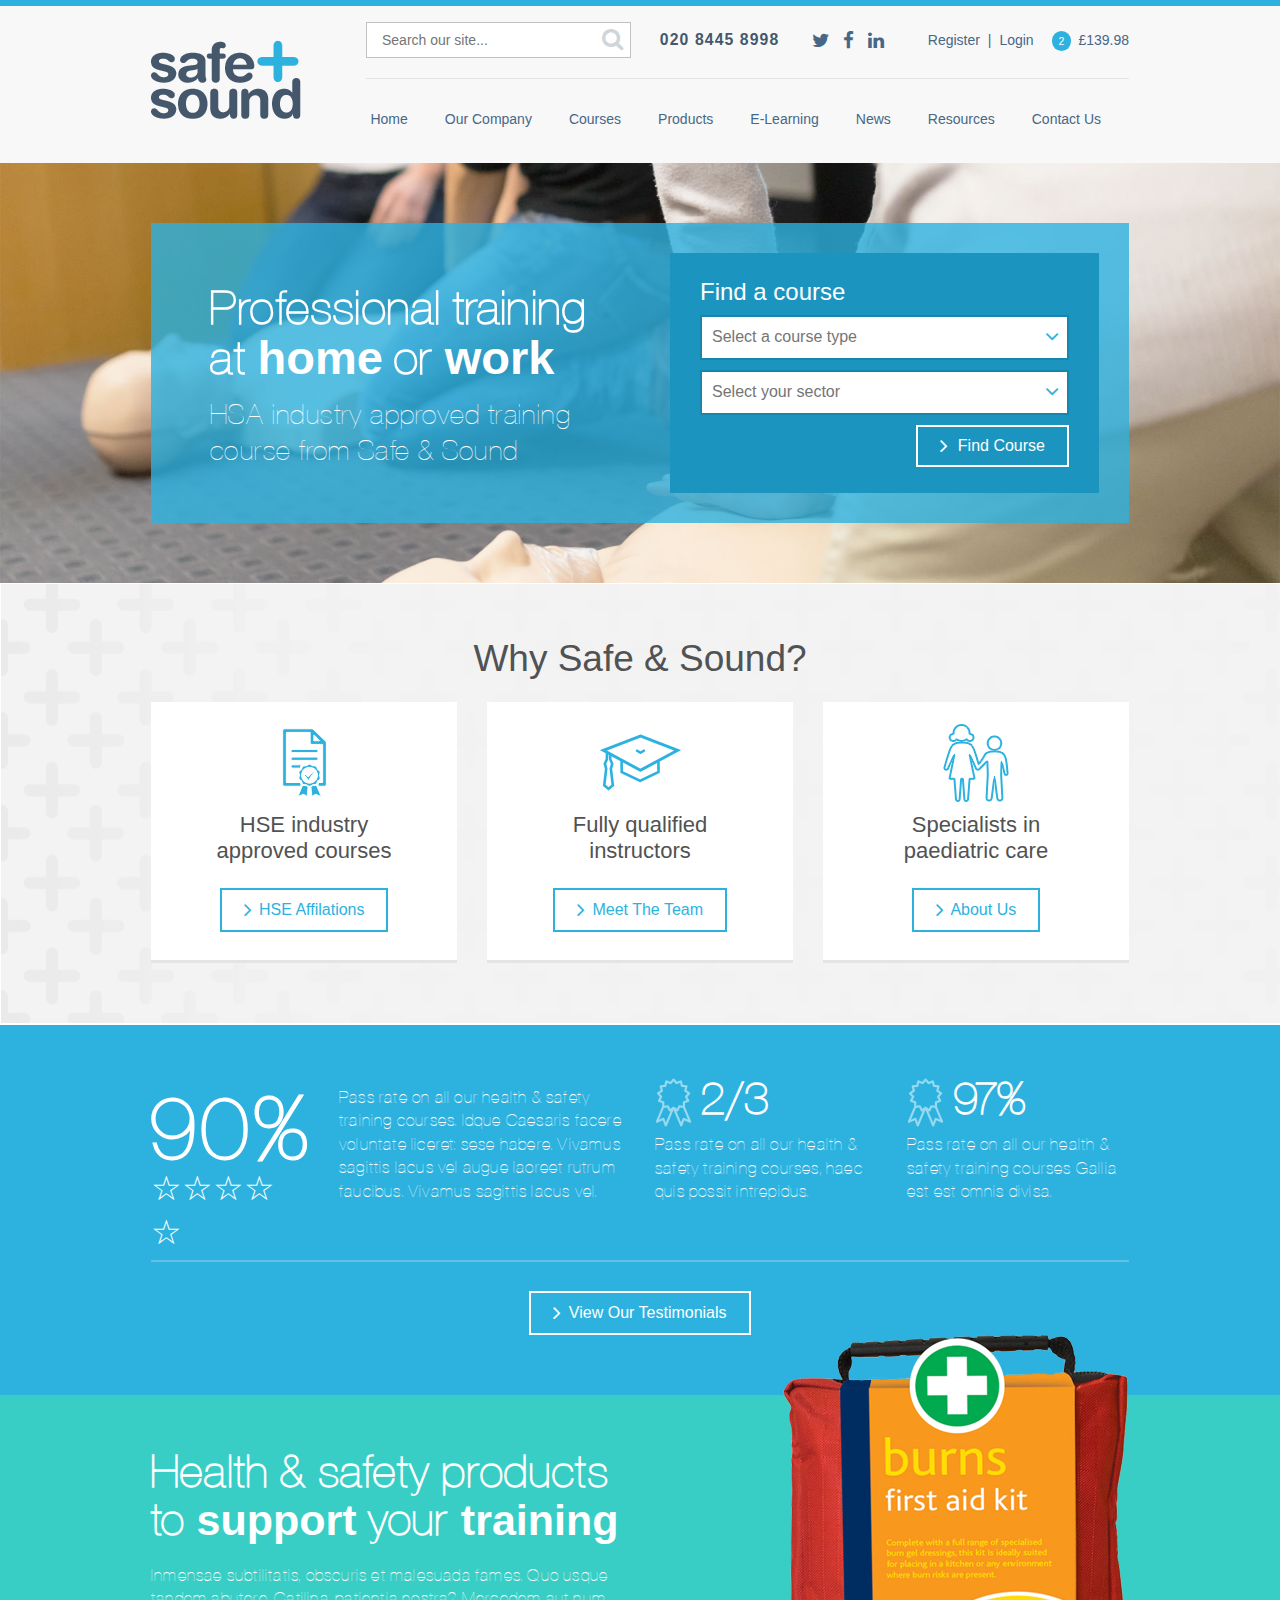
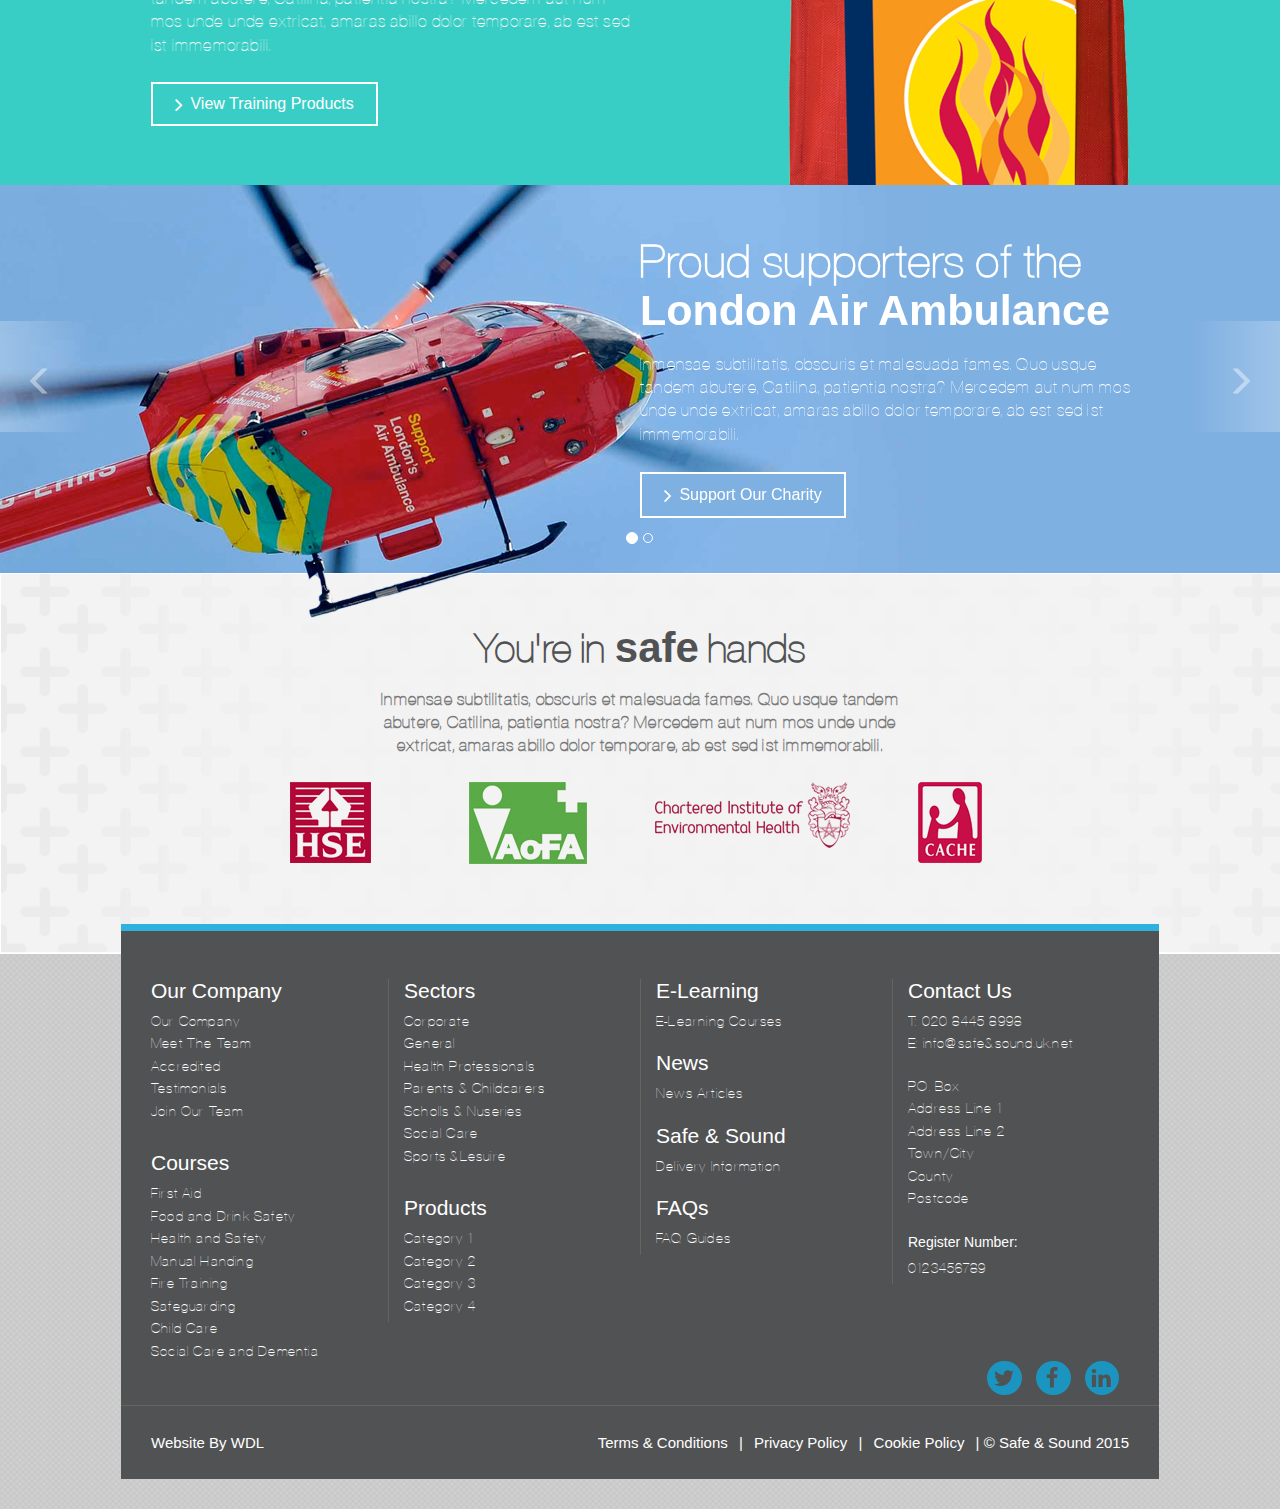
==== index.html @ 033ddd7c "Initial commit" ====
<!DOCTYPE html>
<html>
<head>
  <meta charset="utf-8">
  <meta http-equiv="X-UA-Compatible" content="IE=edge">
  <meta name="viewport" content="width=device-width, initial-scale=1.0">
  <title>Safe & Sound Home</title>
  <!--[if lt IE 9]> 
    <script src="http://html5shiv.googlecode.com/svn/trunk/html5.js"></script> 
  <![endif]-->
  <link rel="stylesheet" href="http://maxcdn.bootstrapcdn.com/bootstrap/3.3.6/css/bootstrap.min.css">
  <link rel="stylesheet" href="https://maxcdn.bootstrapcdn.com/font-awesome/4.4.0/css/font-awesome.min.css">
  <link rel="stylesheet" href="css/style.css">
  <script src="https://ajax.googleapis.com/ajax/libs/jquery/1.11.1/jquery.min.js"></script>
  <script src="http://maxcdn.bootstrapcdn.com/bootstrap/3.3.6/js/bootstrap.min.js"></script>
</head>
<body>
  <!-- Header --> 
  <header>
    <div class="bar-header"></div>
    <nav class="navbar navbar-default">
    <div class="container-fluid">
      <div class="navbar-header">
        <button type="button" class="navbar-toggle" data-toggle="collapse" data-target="#myNavbar">
          <span class="icon-bar"></span>
          <span class="icon-bar"></span>
          <span class="icon-bar"></span>                        
        </button>
        <a class="navbar-brand" href="index.html">
          <img src="images/logo.png" alt="logo" width="150" height="79">
        </a>
      </div>
      <div class="collapse navbar-collapse" id="myNavbar"> 
          <ul class="top_menu">
            <li>
              <span class="right-inner-addon"><input type="search" name="search" placeholder="Search our site...">
              <i class="fa fa-search"></i></span></li>
            <li><span class="numb">020 8445 8998</span></li>
            <li class="link1"><a target="_blank" href="https://twitter.com/"><i class="fa fa-twitter fa-lg"></i></a></li>
            <li class="link2"><a target="_blank" href="https://www.facebook.com/"><i class="fa fa-facebook fa-lg"></i></a></li>
            <li class="link3"><a target="_blank" href="https://www.linkedin.com/"><i class="fa fa-linkedin fa-lg"></i></a></li>
            <li class="register"><a href="blank_page.html">Register</a></li>
            <li class="pipe">|</li>
            <li class="login"><a href="blank_page.html">Login</a></li>
            <li><a href="#"><span id="ellipse">2</span><span class="price">&pound;139.98</span></a></li>
          </ul>
          <!-- for small devices -->
          <nav class="top_menu-small">
            <div>
              <span class="right-inner-addon"><input type="search" name="search" placeholder="Search our site...">
              <i class="fa fa-search"></i></span>
            </div>
            <div>
              <a href="blank_page.html">Register</a> |
              <a href="blank_page.html">Login</a>
            </div>
          </nav>
          <!-- End -->
        <div class="clear"></div>
        <ul class="nav navbar-nav navbar-right">
          <li><a href="blank_page.html">Home</a></li>
          <li><a href="blank_page.html">Our Company</a></li>
          <li><a href="blank_page.html">Courses</a></li>
          <li><a href="blank_page.html">Products</a></li>
          <li><a href="blank_page.html">E-Learning</a></li>
          <li><a href="blank_page.html">News</a></li>
          <li><a href="blank_page.html">Resources</a></li>
          <li><a href="blank_page.html">Contact Us</a></li>
        </ul>
      </div>
    </div>
  </nav>
  </header>
  <!-- Section-1 -->
  <section class="section-1">
    <div class="container-fluid">
      <div class="row box-1">
        <div class="col-md-6 col-sm-6 col-xs-12">
          <div class="text-box-1">
            <h1>Professional training at <span>home</span> or <span>work</span></h1>
            <p>HSA industry approved training course from Safe & Sound</p>     
          </div>
        </div>
        <div class="col-md-6 col-sm-6 col-xs-12">
          <form action="#">
            <h3>Find a course</h3>
              <span class="inner-right">
                <i class="fa fa-angle-down"></i>
                <input list="courses_list" type="text" name="course_type" id="course_type" autocomplete="off" placeholder="Select a course type" required>
              </span>
              <datalist id="courses_list">
                <option value="Course 1">Course 1</option>
                <option value="Course 2">Course 2</option>
                <option value="Course 3">Course 3</option>
              </datalist>
              <span class="inner-right">
                <i class="fa fa-angle-down"></i>
                <input list="sectors_list" type="text" name="sector_type" id="sector_type" autocomplete="off" placeholder="Select your sector" required>
              </span>
              <datalist id="sectors_list">
                <option value="Sector 1">Sector 1</option>
                <option value="Sector 2">Sector 2</option>
                <option value="Sector 3">Sector 3</option>
              </datalist>
              <span class="inner-left">
                <button type="submit" class="btn_1" id="submit"><i class="fa fa-angle-right fa-lg"></i>Find Course</button>
              </span>
          </form>
        </div>
      </div>
    </div>
  </section>
  <!-- Section-2 --> 
  <section class="section-2"> 
    <div class="container-fluid text-center">
      <h1>Why Safe & Sound?</h1>
      <div class="row">
        <div class="col-md-4 col-sm-4">
          <a href="blank_page.html" class="thumbnail">
            <div class="pic1">
            </div>
            <p>HSE industry<br> approved courses</p>
            <button class="btn_2"><i class="fa fa-angle-right fa-lg"></i> HSE Affilations</button>
          </a>
        </div>
        <div class="col-md-4 col-sm-4">
          <a href="blank_page.html" class="thumbnail">
            <div class="pic2"></div>
            <p>Fully qualified<br> instructors</p>
            <button class="btn_2"><i class="fa fa-angle-right fa-lg"></i> Meet The Team</button>
          </a>
        </div>
        <div class="col-md-4 col-sm-4">
          <a href="blank_page.html" class="thumbnail">
            <div class="pic3"></div>
            <p>Specialists in<br> paediatric care</p>
            <button class="btn_2"><i class="fa fa-angle-right fa-lg"></i> About Us</button>
          </a>
        </div>
      </div>
    </div>
  </section>
  <!-- Section-3 -->
  <section class="section-3">
    <div class="container-fluid">
      <div class="row">
        <div class="col-md-2 col-sm-2 col-xs-12 text-left rate1">
          <span class="pass">90%</span>
          <div class="rating">
            <span>&#9734;</span><span>&#9734;</span><span>&#9734;</span><span>&#9734;</span><span>&#9734;</span> 
          </div>
        </div> 
        <div class="col-md-4 col-sm-4 col-xs-12 text-left rate2">
          <p>Pass rate on all our health & safety training courses. Idque Caesaris facere voluntate liceret: sese habere. Vivamus sagittis lacus vel augue laoreet rutrum faucibus. Vivamus sagittis lacus vel.
          </p>
        </div>
        <div class="col-md-3 col-sm-3 col-xs-12 rate3">
          <p class="rate3-pic"><img src="images/pass_rate.png" width="37" height="49" alt="#">2/3</p>
          <p>Pass rate on all our health & safety training courses, haec quis possit intrepidus.</p>
        </div>
        <div class="col-md-3 col-sm-3 col-xs-12 rate3">
          <p class="rate3-pic"><img src="images/pass_rate.png" width="37" height="49" alt="#">97%</p>
          <p>Pass rate on all our health & safety training courses Gallia est est omnis divisa.</p>
        </div>
      </div>
      <hr>
      <div class="row text-center">
        <div class="col-md-12">
          <a href="blank_page.html" id="btn_3" class="btn"><i class="fa fa-angle-right fa-lg"></i> View Our Testimonials</a>
        </div>
      </div>
    </div>
  </section>
  <!-- Section-4 -->
  <section class="section-4">
    <div class="container-fluid">
      <div class="row">
        <div class="col-md-6 col-sm-6 safety_products">
          <h1>Health & safety products to <span>support</span> your <span>training</span></h1>
          <p>Inmensae subtilitatis, obscuris et malesuada fames. Quo usque tandem abutere, Catilina, patientia nostra? Mercedem aut num mos unde unde extricat, amaras abillo dolor temporare, ab est sed ist immemorabili.</p>
          <a href="blank_page.html" id="btn_4" class="btn"><i class="fa fa-angle-right fa-lg"></i> View Training Products</a>
        </div>
        <div class="col-md-6 col-sm-6" id="aid_kit">
          <img src="images/aid_kit-crop.png" class="img-responsive" alt="First aid kit" width="346" height="456">
        </div>
        <!-- For small devices -->
        <div class="col-md-6 col-sm-6" id="aid_kit-small">
          <img src="images/aid_kit.png" class="img-responsive" alt="First aid kit" width="346" height="506">
        </div>
      </div>
    </div>
  </section>
  <!-- Section-5 -->
  <section class="section-5">
  <div id="myCarousel" class="carousel slide">
    <!-- Indicators -->
    <ol class="carousel-indicators">
      <li data-target="#myCarousel" data-slide-to="0" class="active"></li>
      <li data-target="#myCarousel" data-slide-to="1"></li>
    </ol>
    <!-- Wrapper for slides -->
    <div class="carousel-inner" role="listbox">
      <div class="item active">
        <div class="container-fluid">
          <div class="row">
            <div class="col-md-6"></div>
            <div class="col-md-6 charity">
              <h1>Proud supporters of the <span>London Air Ambulance</span></h1>
              <p>Inmensae subtilitatis, obscuris et malesuada fames. Quo usque tandem abutere, Catilina, patientia nostra? Mercedem aut num mos unde unde extricat, amaras abillo dolor temporare, ab est sed ist immemorabili.</p>
              <a href="blank_page.html" id="btn_5a" class="btn"><i class="fa fa-angle-right fa-lg"></i> Support Our Charity</a>
            </div>
          </div>
        </div>     
      </div>
      <div class="item">
          <div class="container-fluid">
          <div class="row">
            <div class="col-md-6"></div>
            <div class="col-md-6 charity">
              <h1>Proud supporters of the <span>London Air Ambulance</span></h1>
              <p>Inmensae subtilitatis, obscuris et malesuada fames. Quo usque tandem abutere, Catilina, patientia nostra? Mercedem aut num mos unde unde extricat, amaras abillo dolor temporare, ab est sed ist immemorabili.</p>
              <a href="blank_page.html" id="btn_5b" class="btn"><i class="fa fa-angle-right fa-lg"></i> Support Our Charity</a>
            </div>
          </div>
        </div>     
      </div>
    </div>
    <!-- Left and right controls -->
    <a class="left carousel-control" href="#myCarousel" role="button" data-slide="prev">
      <span class="glyphicon glyphicon-menu-left" aria-hidden="true"></span>
      <span class="sr-only">Previous</span>
    </a>
    <a class="right carousel-control" href="#myCarousel" role="button" data-slide="next">
      <span class="glyphicon glyphicon-menu-right" aria-hidden="true"></span>
      <span class="sr-only">Next</span>
    </a>
  </div>
  </section>
  <!-- Section-6 -->
  <section class="section-6">
    <div class="layer-helicopter">
      <img src="images/helicopters_part.png" width="168" height="45" alt="#">
    </div>
    <div class="container-fluid text-center">
      <h1>You're in <span>safe</span> hands</h1>
      <p>Inmensae subtilitatis, obscuris et malesuada fames. Quo usque tandem<br> abutere, Catilina, patientia nostra? Mercedem aut num mos unde unde<br> extricat, amaras abillo dolor temporare, ab est sed ist immemorabili.</p>
      <div class="row">
        <div class="col-md-3 col-sm-3">
          <div class="pic6-a">
            <a target="_blank" href="http://www.hse.gov.uk/">
              <img src="images/logo1.png" alt="Logo" width="81" height="81">
            </a>
          </div>
        </div>
        <div class="col-md-3 col-sm-3">
          <div class="pic6-a" style="padding-right:38px;">
            <a target="_blank" href="http://www.aofa.org/">
              <img src="images/logo2.png" alt="Logo" width="118" height="82">
            </a>
          </div>
        </div>
        <div class="col-md-3 col-sm-3">
          <div class="pic6-b">
            <a target="_blank" href="http://www.cieh.org/">
              <img src="images/logo3.png" alt="Logo" width="195" height="66">
            </a>
          </div>
        </div>
        <div class="col-md-3 col-sm-3">
          <div class="pic6-b" style="padding-left:18px;">
            <a target="_blank" href="http://www.cache.org.uk/">
              <img src="images/logo4.png" alt="Logo" width="64" height="81">
            </a>
          </div>
        </div>
      </div>
    </div>
    <div class="bar-footer">
      <div class="bar-footer-blue"></div>
    </div> 
  </section>
  <!-- Footer -->
  <footer class="footer">
    <div class="container-fluid bg-footer">
      <div class="row" style="padding:0;">
        <div class="col-md-3 col-sm-3">
          <h3>Our Company</h3>
          <ul class="company">
            <li><a href="blank_page.html">Our Company</a></li>
            <li><a href="blank_page.html">Meet The Team</a></li>
            <li><a href="blank_page.html">Accredited</a></li>
            <li><a href="blank_page.html">Testimonials</a></li>
            <li><a href="blank_page.html">Join Our Team</a></li>
          </ul>
          <h3>Courses</h3>
          <ul class="courses">
            <li><a href="blank_page.html">First Aid</a></li>
            <li><a href="blank_page.html">Food and Drink Safety</a></li>
            <li><a href="blank_page.html">Health and Safety</a></li>
            <li><a href="blank_page.html">Manual Handing</a></li>
            <li><a href="blank_page.html">Fire Training</a></li>
            <li><a href="blank_page.html">Safeguarding</a></li>
            <li><a href="blank_page.html">Child Care</a></li>
            <li><a href="blank_page.html">Social Care and Dementia</a></li>
          </ul>   
        </div>
        <div class="col-md-3 col-sm-3" style="border-left:1px solid #646464;">
          <h3>Sectors</h3>
          <ul class="sectors">
            <li><a href="blank_page.html">Corporate</a></li>
            <li><a href="blank_page.html">General</a></li>
            <li><a href="blank_page.html">Health Professionals</a></li>
            <li><a href="blank_page.html">Parents & Childcarers</a></li>
            <li><a href="blank_page.html">Scholls & Nuseries</a></li>
            <li><a href="blank_page.html">Social Care</a></li>
            <li><a href="blank_page.html">Sports &Lesuire</a></li>
          </ul>
          <h3>Products</h3>
          <ul class="footer_products">
            <li><a href="blank_page.html">Category 1</a></li>
            <li><a href="blank_page.html">Category 2</a></li>
            <li><a href="blank_page.html">Category 3</a></li>
            <li><a href="blank_page.html">Category 4</a></li>
          </ul>
        </div>
        <div class="col-md-3 col-sm-3" style="border-left:1px solid #646464;">
          <h3>E-Learning</h3>
          <ul class="elearning">
            <li><a href="blank_page.html">E-Learning Courses</a></li>
          </ul>
          <h3>News</h3>
          <ul class="news">
            <li><a href="blank_page.html">News Articles</a></li>
          </ul>
          <h3>Safe & Sound</h3>
          <ul class="safe">
            <li><a href="blank_page.html">Delivery Information</a></li>
          </ul>
          <h3>FAQs</h3>
          <ul class="faqs">
            <li><a href="blank_page.html">FAQ Guides</a></li>
          </ul>
        </div>
        <div class="col-md-3 col-sm-3" style="border-left:1px solid #646464;">
          <h3>Contact Us</h3>
          <ul class="contact">
            <li>T: 020 8445 8998</li>
            <li>E: <a href="mailto:info@safe&sound.uk.net">info@safe&sound.uk.net</a></li>
          </ul>
          <ul class="address">
            <li>P.O. Box</li>
            <li>Address Line 1</li>
            <li>Address Line 2</li>
            <li>Town/City</li>
            <li>County</li>
            <li>Postcode</li>
          </ul>
          <h6>Register Number:</h6>
          <ul>
            <li>0123456789</li>
          </ul>
        </div>
      </div>
      <div class="row">
        <div class="col-md-12 text-right">
          <div class="social">
            <ul>
              <li><a target="_blank" href="https://twitter.com/"><i class="fa fa-twitter"></i></a></li>
              <li><a target="_blank" href="https://www.facebook.com/"><i class="fa fa-facebook" style="padding:6px 10px;"></i></a></li>
              <li><a target="_blank" href="https://www.linkedin.com/"><i class="fa fa-linkedin"></i></a></li>
            </ul>
          </div>
        </div>
      </div>
    </div>
    <div class="container-fluid bottom" style="border-top:1px solid #646464;">
      <div class="row">
        <div class="col-md-2 col-sm-2">
          <p>Website By WDL</p>
        </div>
        <div class="col-md-10 col-sm-10 text-right">
          <nav class="footer_menu">
            <a href="blank_page.html">Terms & Conditions</a> |
            <a href="blank_page.html">Privacy Policy</a> |
            <a href="blank_page.html">Cookie Policy</a> |
            <span>&copy; Safe & Sound 2015</span>
          </nav>
        </div>
      </div>
    </div>
  </footer>
</body>
</html>
---- css/style.css ----
@font-face {
  font-family: "NimbusSanLig";
  src: url("fonts/NimbusSanPUltLig.ttf");
}

@font-face {
  font-family: "NimbusSanReg";
  src: url("fonts/NimbusSanNovDUltLig.ttf");
}

* {
  -webkit-box-sizing: border-box;
  -moz-box-sizing: border-box;
  -ms-box-sizing: border-box;
  box-sizing: border-box;
}

html {
  margin: 0;
}

body {
  font-family: 'NimbusSanReg', 'Times New Roman Regular', sans-serif;
  line-height: 1.3;
  color: #515253;
  margin: 0 auto;
  padding: 0;
  overflow-x: hidden;
}

h1, h2 {
  margin: 0;
}

img {
  border: 0;
}

ul {
  list-style: none;
  margin: 0;
  padding: 0; 
}

/**
 * 1. Address `appearance` set to `searchfield` in Safari and Chrome.
 * 2. Address `box-sizing` set to `border-box` in Safari and Chrome
 *    (include `-moz` to future-proof).
 */

input[type="search"] {
  -webkit-appearance: textfield; /* 1 */
  -moz-box-sizing: content-box;
  -webkit-box-sizing: content-box; /* 2 */
  box-sizing: content-box;
}

/**
 * Remove inner padding and search cancel button in Safari and Chrome on OS X.
 * Safari (but not Chrome) clips the cancel button when the search input has
 * padding (and `textfield` appearance).
 */

input[type="search"]::-webkit-search-cancel-button,
input[type="search"]::-webkit-search-decoration {
  -webkit-appearance: none;
}

.container-fluid {
  max-width: 1008px;
  margin: 0 auto;
  padding: 0 15px;
}

.row {
  padding: 0;
  margin: 0;
}

section {
  display: block;
  margin: 0;
  padding: 0;
}

div {
  display: block;
}

.clear {
  clear: both;
}

/* Header */
header {
  display: block;
  height: 163px;
}

.bar-header {
  height: 6px;
  width: 100%;
  background-color: #2db2e0;
}

/* First header navbar menu */
.navbar-brand img {
  margin-top: 19px;
}

nav {
  display: block;
}

nav ul {
  list-style: none;
  padding: 0;
  margin: 0;
  float: right; 
}

nav ul li {
  display: inline;
}

.top_menu-small {
  display: none;
}

ul.top_menu {
  display: inline;
}

ul.top_menu {
  text-align: right;
  clear: right;
  padding: 16px 0 20px 0;
  margin: 0 -15px 0 0;
  border-bottom: 1px solid #e4e4e4 !important;
}

.top_menu li {
  margin-right: 4px !important;
  font-size: 1em;
  color: #476786;
}

.top_menu li:last-child {
  margin-right: 0 !important;
}

.top_menu li a {
  color: #476786;
  font: 1em 'NimbusSan Reg', sans-serif;
}

.top_menu li a:hover {
  color: #476786;
  text-decoration: underline;
}

input[type=search] {
  width: 265px;
  padding: 9px 15px;
  margin: 0;
  border: 1px solid #c2c2c2;
  border-radius: 0;
  box-sizing: border-box;
  font: 1em 'NimbusSan Reg', sans-serif;
  color: #515253;
}

.right-inner-addon {
  position: relative;
}

.right-inner-addon input {
  padding-right: 30px;    
}

.right-inner-addon i {
  position: absolute;
  right: 0px;
  padding: 5px 12px;
}

i.fa-search {
  color: #d0d5da;
  font-size: 23px;
}

li.link3 {
  margin-right: 40px !important;
}

li.link2, 
li.link1 {
  margin-right: 10px !important;
}

.link1 i:hover, 
.link2 i:hover,
.link3 i:hover {
  color: #2db2e0;
}

span.numb {
  font: 1.125em 'NimbusSan Bol', sans-serif;
  font-weight: bold;
  color: #45586b;
  margin: 0 25px 0 21px;
  letter-spacing: 1.1px;
}

span.price {
  font: 1em 'NimbusReg', sans-serif;
  color: #476786;
}

#ellipse {
  background-color: #2db2e0;
  border-radius: 50px;
  padding: 4px 7px;
  margin: 0 7px 0 10px;
  color: #fff;
  font-size: 0.75em;
}

/* second header navbar menu */
.navbar {
  border: 0;
  border-radius: 0;
  margin-bottom: 0;
}

.navbar-nav {
  font: 1em "NimbusSanReg", sans-serif;
  font-size: 1em;
}

.navbar-nav li {
  padding: 15px 7px 19px 0;
}

.navbar-nav li:last-child {
  padding-right: 13px;
}

.navbar-nav  li:hover {
  background-color: #ddd !important;
}

.navbar-nav li a {
  color: #476786 !important;
}

.navbar-nav  li a:hover {
  background-color: #ddd !important;
}

/* Section-1 */
.section-1 {
  background: #ccc url("img/bg-section1.jpg") no-repeat center;
  -webkit-background-size: cover;
  -moz-background-size: cover;
  -ms-background-size: cover;
  -o-background-size: cover;
  background-size: cover;
  padding: 60px 0;
}

.box-1 {
  color: #fff;
  background: rgba(45, 178, 224, 0.8);
}

div.text-box-1 {
  margin: 57px 5px 55px 44px;
  vertical-align: middle;
}

.text-box-1 h1 {
  font: 50px "NimbusSanLig", sans-serif;
  color: #fff;
  letter-spacing: 2.2px;
  font-weight: 600;
  line-height: 1;
}

.text-box-1 span {
  font: 47px "NimbusSanReg", sans-serif;
  letter-spacing: 0;
  font-weight: bold;
}

.text-box-1 p {
  margin-top: 10px;
  font: 30px "NimbusSanLig", sans-serif !important;
  letter-spacing: 1.4px;
  font-weight: 400;
  line-height: 1;
}

/* Form */
form {
  display: block;
  margin: 30px 15px;
  padding: 26px 30px;
  background: rgba(27, 149, 191, 1);
  opacity: 1;
  text-align: right;
}

 form > h3 {
  font-family: "NimbusReg", sans-serif;
  text-align: left;
  margin-top: 0;
  color: #fff;
  font-size: 24px;
}

input::-webkit-calendar-picker-indicator {
  display: none;
}

input[list=courses_list],
input[list=sectors_list] {
  width: 100%;
  padding: 10px;
  margin-bottom:10px; 
  font-family: sans-serif;
  font-size: 16px;
  box-sizing: border-box;
  color: #515253;
  border: 2px solid #1686ad;
}

datalist {
  font-size: 0.875em;
  padding: 15px;
}

form > .inner-right {
  position: relative;
}

.inner-right .fa-angle-down {
  position: absolute;
  padding: 10px;
  right: 0;
}

.inner-right input {
  padding-right: 20px;
}

i.fa-angle-down {
  color: #2db2e0;
  font-size: 22px;
}

/* inner-left */
.btn_1 i {
  margin-right: 10px;
}

.btn_1 {
  font: 16px "NimbusSanReg", sans-serif;
  padding: 10px 22px;
  border-radius: 0;
  border: 2px solid #fff;
  color: #fff;
  background-color: #1b95bf;
  -webkit-transition: .2s;
  -moz-transition: .2s;
  -o-transition: .2s;
  transition: .2s;
}

.btn_1:hover {
  border: 2px solid #fff;
  color: #fff;
  background-color: #1686ad;
}

/* Section-2 */
.section-2 {
  padding: 55px 0 62px;
  background: #fff url("img/bg-section2.png") no-repeat;
  -webkit-background-size: cover;
  -moz-background-size: cover;
  -ms-background-size: cover;
  -o-background-size: cover;
  background-size: cover;
}

.section-2 .container-fluid {
  padding: 0;
}

.section-2 h1 {
  font: 37px "NimbusSanReg", sans-serif;
}

.thumbnail {
  margin: 22px 0 0 0;
  padding: 20px 10px 30px;
  border: none;
  border-bottom: 3px solid #e4e4e4;
  border-radius: 0;
  height: 261px;
  width: 100%;
  transition: 0s;
}

a.thumbnail:hover {
  background-color: #45586b;
  color: #fff;
  text-decoration: none;
  border-bottom: 3px solid #2b3b4b;
  cursor: pointer;
  transition: 0s;
}

a.thumbnail:hover div.pic1 {
  background: #45586b url("img/icon1-hover.png") no-repeat center;
  width: auto;
  height: 82px;
}

a.thumbnail:hover div.pic2 {
  background: #45586b url("img/icon2-hover.png") no-repeat center;
  width: auto;
  height: 82px;
}

a.thumbnail:hover div.pic3 {
  background: #45586b url("img/icon3-hover.png") no-repeat center;
  width: auto;
  height: 82px;
}

.thumbnail p {
  font: 22px "NimbusSanReg", sans-serif;
  margin-top: 8px;
  margin-bottom: 24px;
  color: #515253;
}

a.thumbnail:hover p {
  background-color: #45586b;
  color: #fff;
}

a.thumbnail:hover button {
  border: 2px solid #fff;
  background-color: #45586b;
  color: #fff;
}

div.pic {
  margin: 0;
  padding: 0;
  text-align: center; 
  height: 82px;
  position: relative;
}

div.pic1 {
  background: #fff url("img/icon1.png") no-repeat center;
  width: auto;
  height: 82px;
}

div.pic2 {
  background: #fff url("img/icon2.png") no-repeat center;
  width: auto;
  height: 82px;
}

div.pic3 {
  background: #fff url("img/icon3.png") no-repeat center;
  width: auto;
  height: 82px;
}

.btn {
  font: 16px "NimbusSanReg", sans-serif;
  padding: 11px 22px;
  border: 2px solid #2db2e0;
  background-color: #fff;
  color: #2db2e0;
  border-radius: 0;
}

.btn i {
  margin-right: 3px;
}

.btn_2 {
  font: 16px "NimbusSanReg", sans-serif;
  padding: 11px 22px;
  border: 2px solid #2db2e0;
  background-color: #fff;
  color: #2db2e0;
  border-radius: 0;
}

.btn_2 i {
  margin-right: 3px;
}

.btn_2:hover {
  border: 2px solid #fff;
  color: #fff;
  background-color: #3a4a5a;
  -webkit-transition: .2s;
  -moz-transition: .2s;
  -o-transition: .2s;
  transition: .2s;
}

/* Section-3 */
section.section-3 {
  background-color: #2db2e0;
  padding: 40px 0 60px;
  color: #fff;
  font-family: "NimbusSanLig", sans-serif;
}

.section-3 .container-fluid {
  padding: 0;
}

.section-3 p {
  font-size: 18px;
  font-weight: 500;
  letter-spacing: 1.2px;
}

.rate1 {
  padding-right: 0;
}

span.pass {
  font-weight: 600;
  font-size: 91px;
  letter-spacing: 6px;
}

div.rating {
  unicode-bidi: bidi-override;
  direction: rtl;
  display: block;
  position: relative;
  margin-top: -17px;
}

.rating span {
  display: inline-block;
  position: relative;
  font-size: 34px;
  margin-right: 1px;
}

.rating > span:hover:before,
.rating > span:hover ~ span:before {
   content: "\2605";
   position: absolute;
}

.rate2 p {
  padding: 20px 0 0 20px;
}

.rate3 img {
  width: 37px;
  height: 49px;
  margin-right: 10px;
}

p.rate3-pic {
  margin: 0;
  padding: 0 0 5px 0;
  font-size: 48px;
  font-weight: 600;
  letter-spacing: 1.2px;
}

.section-3 hr {
  margin: 5px 15px 29px 15px;
  border: 1px solid #e4e4e4 !important;
  opacity: 0.3;
}

#btn_3 {
  border: 2px solid #fff;
  color: #fff;
  background-color: #2db2e0;
  -webkit-transition: .2s;
  -moz-transition: .2s;
  -o-transition: .2s;
  transition: .2s;
}

#btn_3:hover {
  background-color: #15a2d2;
  color: #fff;
  text-decoration: none;
}

/* Section-4 */
.section-4 {
  background-color: #39cec5;
  padding: 50px 0 0;
  position: relative;
  z-index: 9;

}

.section-4 .container-fluid {
  padding: 0;
}

.safety_products {
  padding-right: 0;
}

.section-4 h1 {
  font: 48px "NimbusSanLig", sans-serif;
  color: #fff;
  letter-spacing: 2.2px;
  font-weight: 600;
  line-height: 1;
}

.section-4 span {
  font: 43px "NimbusSanReg", sans-serif;
  letter-spacing: 0;
  font-weight: bold;
}

.section-4 p {
  margin-top: 18px;
  margin-bottom: 26px;
  font: 18px "NimbusSanLig", sans-serif !important;
  color: #fff;
  letter-spacing: 1.2px;
  font-weight: 600;
  line-height: 1.3 !important;
}

#btn_4 {
  border: 2px solid #fff;
  color: #fff;
  background-color: #39cec5;
  -webkit-transition: .2s;
  -moz-transition: .2s;
  -o-transition: .2s;
  transition: .2s;
}

#btn_4:hover {
  background-color: #11c8bd;
  color: #fff;
  text-decoration: none;
}

#aid_kit {
  display: block;
}

#aid_kit img {
  float: right;
  margin-top: -110px;
}

#aid_kit-small {
  display: none;
}

/* Section-5 */
.section-5 {
  background: #7fb0e2 url("img/helicopter.png") no-repeat left top;
  padding: 0;
/*  margin-top: -118px; */
  position: relative;
  z-index: 11;
  height: 388px;
}

.section-5 .container-fluid {
  padding: 0;
}

.charity {
  padding-left: 0;
  padding:50px 0 !important;
  margin:0;
}

.charity h1 {
  font: 48px "NimbusSanLig", sans-serif;
  color: #fff;
  letter-spacing: 2.2px;
  font-weight: 600;
  line-height: 1;
  margin-top: 0;
}

.charity span {
  font: 43px "NimbusSanReg", sans-serif;
  letter-spacing: 0;
  font-weight: bold;
}

.charity p {
  margin-top: 17px;
  margin-bottom: 27px;
  font: 18px "NimbusSanLig", sans-serif !important;
  color: #fff;
  letter-spacing: 1.2px;
  font-weight: 600;
  line-height: 1.3 !important;
}

#btn_5a,
#btn_5b {
  font: 16px "NimbusSanReg", sans-serif;
  padding: 12px 22px;
  border-radius: 0;
  border: 2px solid #fff;
  color: #fff;
  background-color: #7fb0e2;
  -webkit-transition: .2s;
  -moz-transition: .2s;
  -o-transition: .2s;
  transition: .2s;
}

#btn_5a:hover,
#btn_5b:hover {
  background-color: #76a6d8;
  color: #fff;
}

/* Carousel */
.carousel-inner {
  margin: 0 !important;
  padding: 0 !important;
}
.carousel-control.left {
  background-image: -webkit-linear-gradient(left,rgba(255,255,255,.5) 0,rgba(255,255,255,.0001) 100%);
  background-image: -o-linear-gradient(left,rgba(255,255,255,.5) 0,rgba(255,255,255,.0001) 100%);
  background-image: -webkit-gradient(linear,left top,right top,from(rgba(255,255,255,.5)),to(rgba(255,255,255,.0001)));
  background-image: linear-gradient(to right,rgba(255,255,255,.5) 0,rgba(255,255,255,.0001) 100%);
}
.carousel-control.right {
  background-image: -webkit-linear-gradient(left,rgba(255,255,255,.0001) 0,rgba(255,255,255,.5) 100%);
  background-image: -o-linear-gradient(left,rgba(255,255,255,.0001) 0,rgba(255,255,255,.5) 100%);
  background-image: -webkit-gradient(linear,left top,right top,from(rgba(255,255,255,.0001)),to(rgba(255,255,255,.5)));
  background-image: linear-gradient(to right,rgba(255,255,255,.0001) 0,rgba(255,255,255,.5) 100%);
}
.carousel-control {
  width: 7%;
  text-shadow:none;
  margin: 136px 0;
  text-align: center;
}

.carousel-control .glyphicon-menu-left, 
.carousel-control .glyphicon-menu-right, 
.carousel-control .icon-next, 
.carousel-control .icon-prev {
  width: 30px;
  height: 30px;
  margin-top: -10px;
  font-size: 30px;
}

.carousel-control .glyphicon-menu-left, 
.carousel-control .icon-prev {
  margin-left: -20px;
}

.carousel-control .glyphicon-menu-right, 
.carousel-control .icon-next {
  right: 50%;
  margin-right: -20px;
}

.carousel-control .glyphicon-menu-left, 
.carousel-control .glyphicon-menu-right, 
.carousel-control .icon-next, 
.carousel-control .icon-prev {
  position: absolute;
  top: 50%;
  z-index: 15;
  display: inline-block;
  margin-top: -10px;
}

.glyphicon {
  color: rgba(255, 255, 255, 1);
}

ol.carousel-indicators {
  margin-bottom: 0;
}

/* Section-6 */
.section-6 {
  padding: 0;
  background: #fff url("img/bg-section2.png") no-repeat;
  -webkit-background-size: cover;
  -moz-background-size: cover;
  -ms-background-size: cover;
  -o-background-size: cover;
  background-size: cover;
  z-index: 12;
  margin: 0 auto;
  position: relative;
}

.layer-helicopter {
  display: block;
  height: 45px;
}

.layer-helicopter img {
  margin-left: 306px;
  height: 45px;
}

.section-6 h1 {
  font: 42px "NimbusSanLig", sans-serif;
  color: #515253;
  font-weight: 600;
  letter-spacing: 1.2px;
  margin-top: 3px;
}

.section-6 span {
  font: 42px "NimbusSanReg", sans-serif;
  font-weight: bold;
  letter-spacing: 0;
}

.section-6 p {
  font: 18px "NimbusSanLig", sans-serif;
  color: #7a7a7a;
  margin: 15px 0 25px;
  line-height: 1.3;
  letter-spacing: 1.2px;
  font-weight: 600;
}

div.pic6-a {
  padding: 0 10px 10px 0;
  text-align: right; 
  height: 92px;
  width: auto;
  margin: 0;
  display: block;
}

div.pic6-b {
  margin: 0;
  padding: 0 0 10px 0;
  text-align: left; 
  height: 92px;
  width: auto;
  display: block;
}

.bar-footer {
  max-width: 1038px;
  margin: 50px auto 0;
  height: 30px;
  background-color: #515253; 
}

.bar-footer-blue {
  height: 7px;
  background-color: #2db2e0;
}

/* Footer */
footer {
  display: block;
  background: #c7c7c7 url("img/bg-footer.png");
  padding: 0 0 30px 0;
}

.bg-footer {
  font: 15px "NimbusSanLig", sans-serif;
  font-weight: 500;
  letter-spacing: 1.2px;
  line-height: 1.5;
  background-color: #515253;
  color: #fff;
  max-width: 1038px;
  padding-top: 25px;
}

footer h3 {
  font: 21px "NimbusSanReg", sans-serif;
  letter-spacing: 0;
  margin:0;
}

footer h6 {
  font: 14px "NimbusSanReg", sans-serif;
  letter-spacing: 0;
  margin: 0;
}

footer ul {
  list-style: none;
  padding: 0;
}

ul li a {
  color: #fff;
}

li a:hover {
  text-decoration: underline;
  color: #fff;
}

.bg-footer ul {
  margin: 6px 0;
}

ul.company,
ul.sectors {
  margin-bottom: 30px;
}

ul.courses {
  margin-bottom: 0;
}

ul.elearning,
ul.news,
ul.safe {
  margin-bottom: 20px;
}

ul.address {
  margin: 20px 0 25px;
}

div.social {
  text-align: right;
  padding-bottom: 10px;
}

.social ul {
  margin: 0;
  padding: 0;
}

.social ul li {
  display: inline;
}

.social i {
  font-size: 22px;
  border-radius: 50px;
  padding: 6px 7px; 
  background-color: #1b95bf;
  color: #515253;
  margin-right: 10px;
}

.social i:hover {
  background-color: #2db2e0;
  color: #515253;
}

.bottom {
  font: 15px "NimbusSanReg", sans-serif;
  background-color: #515253;
  color: #fff;
  max-width: 1038px;
  padding: 28px 15px;
}

footer p {
  padding: 0;
  margin: 0;
}

nav {
  display: block;
}

nav.footer_menu a {
  color: #fff;
  margin-left: 7px;
  margin-right: 7px;
}

@media only screen and (max-width:1025px) {

  /* Header */
  input[type=search] {
    max-width: 250px;
  }

  li.link3 {
    margin-right: 20px !important;
  }

  span.numb {
    margin: 0 15px;
    letter-spacing: 0;
  }
  .navbar-nav li {
    padding: 15px 0 19px 0;
  }
  .navbar-nav li:last-child {
    padding-right: 0;
  }
  
  /* Section-1 */
  .section-2 .container-fluid,
  .section-3 .container-fluid,
  .section-4 .container-fluid,
  .section-5 .container-fluid {
    padding: 0 15px;
  }

  /* Section-3 */
  span.pass {
    font-weight: 600;
    font-size: 85px;
    letter-spacing: 1px;
  }

  .rating span {
    font-size: 30px;
    margin-right: 1px;
  }
}

@media only screen and (max-width: 930px) {

  /* Header */
  input[type=search] {
    max-width: 200px;
    padding: 9px 10px;
  }

  li.link3 {
    margin-right: 10px !important;
  }
  li.link2, 
  li.link1 {
    margin-right: 3px !important;
  }

  span.numb {
    margin: 0 5px;
  }
 
  .navbar-nav a {
    padding-right: 8px !important;
    padding-left: 8px !important;
  }

  #ellipse {
    margin: 0 5px;
  }

  /* Section-4 */
  #aid_kit {
    display: none;
  }
  #aid_kit-small {
    display: block;
  }

  #aid_kit-small img {
    float: right;
    margin-top: -110px;
  }
  .safety_products {
    padding-bottom: 30px;
  }
}

@media only screen and (max-width: 830px) {

  /* Header */
  input[type=search] {
    max-width: 167px;
  }

  span.numb {
    margin: 0;
  }

  li.register {
    margin-right: 0px !important;
  }

  li.pipe {
    margin-right: 0px !important;
    margin-left: 0px !important;
  }
 
  .navbar-nav a {
    padding-right: 5px !important;
    padding-left: 5px !important;
  }
}

@media only screen and (max-width:768px) {
  
  /* Header */
  .navbar {
    z-index: 1;
  }
  
  .navbar-nav li {
    padding: 0 5px !important;
  }
  ul.top_menu {
    padding-right: 7px !important;
  }
 
  span.numb, 
  span.price,
  #ellipse,
  .link1,
  .link2, 
  .link3 {
    display: none;
  }

  /* Section-1 */
  div.text-box-1 {
    margin: 50px 5px 10px 15px;
  }

  /* Section-3 */
  .rate2 p {
    padding: 0;
  }

  /* Section-4 */
  .safety_products {
    padding-right: 15px;
    padding-bottom: 30px;
  }

  #aid_kit-small {
    display: none;
  }

  /* Section-5 */
  .section-5 {
    background-color: #7fb0e2;
    background-image: none;
    padding: 0;
    height: auto;
    margin-top: 0 !important;
  }

  .layer-helicopter {
    display: none;
  }

  .carousel-control {
    width: 8%;
  }

  .charity {
    padding: 50px 15px !important;
    height: auto;
  }

  /* Section-6*/
  .section-6 {
    padding-top: 45px;
  }

  div.pic6-a, 
  div.pic6-b {
    text-align: center;
    padding: 5px !important;
  }

  /* Footer */
  .courses,
  .footer_products,
  .faqs {
    margin-bottom: 30px !important;
  }

  footer p {
    margin-bottom: 5px;
    line-height: 1.5;
  }

   nav.footer_menu {
    line-height: 1.5;
  }

  nav.footer_menu a {
    margin: 10px 4px  !important;
  }

  nav.footer_menu span {
    margin: 10px 0 10px 4px !important;
  }
}

@media only screen and (max-width:480px) { /* Smartphone */
  html {
    -webkit-text-size-adjust: none;
  }

  .container-fluid {
    padding: 0 10px;
  }

  .col-xs-12 {
    text-align: center;
    padding-left: 0;
    padding-right: 0;
  }

  .section-1,
  .section-2,
  .section-4 {
    padding: 30px 0;
  }
  .btn,
  .btn_1,
  .btn_2 {
    width: 100%;
    padding: 10px 5px;
  }

  /* Header */
  .navbar-collapse {
    margin-top: 70px;
  }

  .navbar-collapse {
    -webkit-box-shadow: 0 4px 8px 0 rgba(0, 0, 0, 0.2), 0 6px 20px 0 rgba(0, 0, 0, 0.19);
    -ms-box-shadow: 0 4px 8px 0 rgba(0, 0, 0, 0.2), 0 6px 20px 0 rgba(0, 0, 0, 0.19);
    -moz-box-shadow: 0 4px 8px 0 rgba(0, 0, 0, 0.2), 0 6px 20px 0 rgba(0, 0, 0, 0.19);
    box-shadow: 0 4px 8px 0 rgba(0, 0, 0, 0.2), 0 6px 20px 0 rgba(0, 0, 0, 0.19); 
  }

  .top_menu-small {
    display: block;
    text-align: center; 
  }

  .top_menu-small div {
    padding: 10px 5px;
  }

  .top_menu-small input[type=search] {
    max-width: 200px !important;
  }

  .top_menu-small a {
    color: #476786;
    font: 1em 'NimbusSan Reg', sans-serif;
  }

  .top_menu-small li a:hover {
    color: #476786;
    text-decoration: underline;
  }

  ul.top_menu {
    display: none; 
  }

  ul.nav {
    width: 100%;
    text-align: center;
  }

  .navbar-nav {
    margin-right: 0 !important;
    margin-left: 0 !important;
  }

  /* Section-1 */
  .section-1 {
    text-align: left;
  }

  div.text-box-1 {
    margin: 20px 15px 15px;
  }

   .text-box-1 h1 {
    font: 48px "NimbusSanLig", sans-serif;
    letter-spacing: 1px;
  }

  .text-box-1 span {
    font: 46px "NimbusSanReg", sans-serif;
    letter-spacing: 0;
    font-weight: bold;
  }

  form {
    margin: 15px;
    padding: 20px 15px;
  }

   form > h3 {
    font-size: 22px;
  }

  input[list=courses_list],
  input[list=sectors_list] {
    width: 100%;
    padding: 10px 5px 10px 9px;
    font-size: 14px;
  }

  i.fa-angle-down {
    font-size: 21px;
  }

  /* Section-3 */
  .section-3 {
    padding: 20px 0 30px 0 !important;
  }
  .rate3 img {
    float: none;
  }

  /* Section-4 */
  .section-4 {
    text-align: center;
  }
  .safety_products {
    padding-right: 15px;
    padding-bottom: 10px;
  }

  .section-4 h1 {
    font-size: 45px;
  }

  .section-4 span {
    font-size: 40px;
  }


  /* Section-5 */
  .section-5 {
    background-color: #7fb0e2;
    background-image: none;
    padding: 0;
    height: auto;
    margin-top: 0;
  }

  .layer-helicopter {
    display: none;
  }

  .charity {
    padding:20px 10px 40px;
    text-align: center;
    height: auto;
  }

  .charity h1 {
    font-size: 44px;
  }

  .charity span {
    font-size: 39px;
  }
  .carousel-control {
    width: 15%;
  }

  /* Section-6 */
  .section-6 {
    padding: 30px 0 0 0;
  }

  div.pic6-a,
  div.pic6-b {
    text-align: center;
    padding-right: 10px !important;
  }

  /* Footer */
  footer {
    padding: 0;
  }
  .bottom {
    padding: 15px 5px !important;
  }
  nav.footer_menu {
    line-height: 1.5;
  }
}
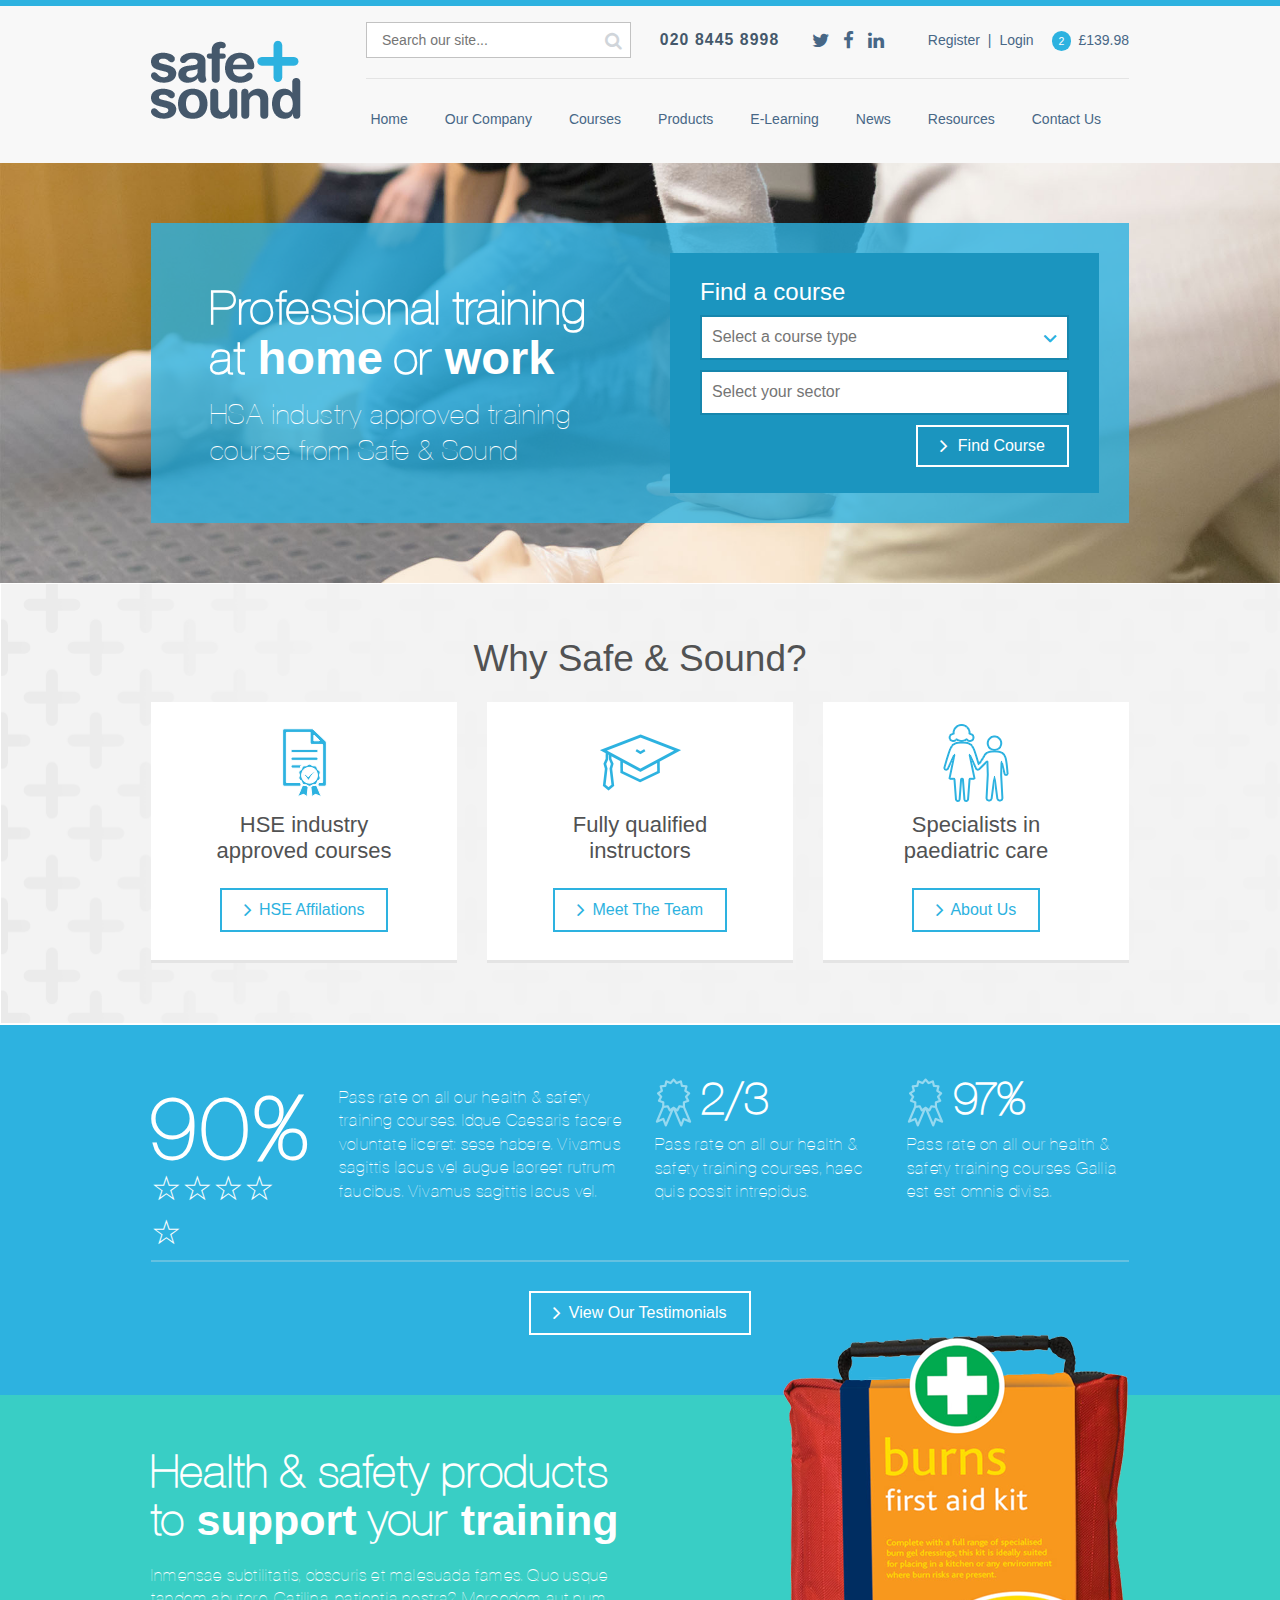
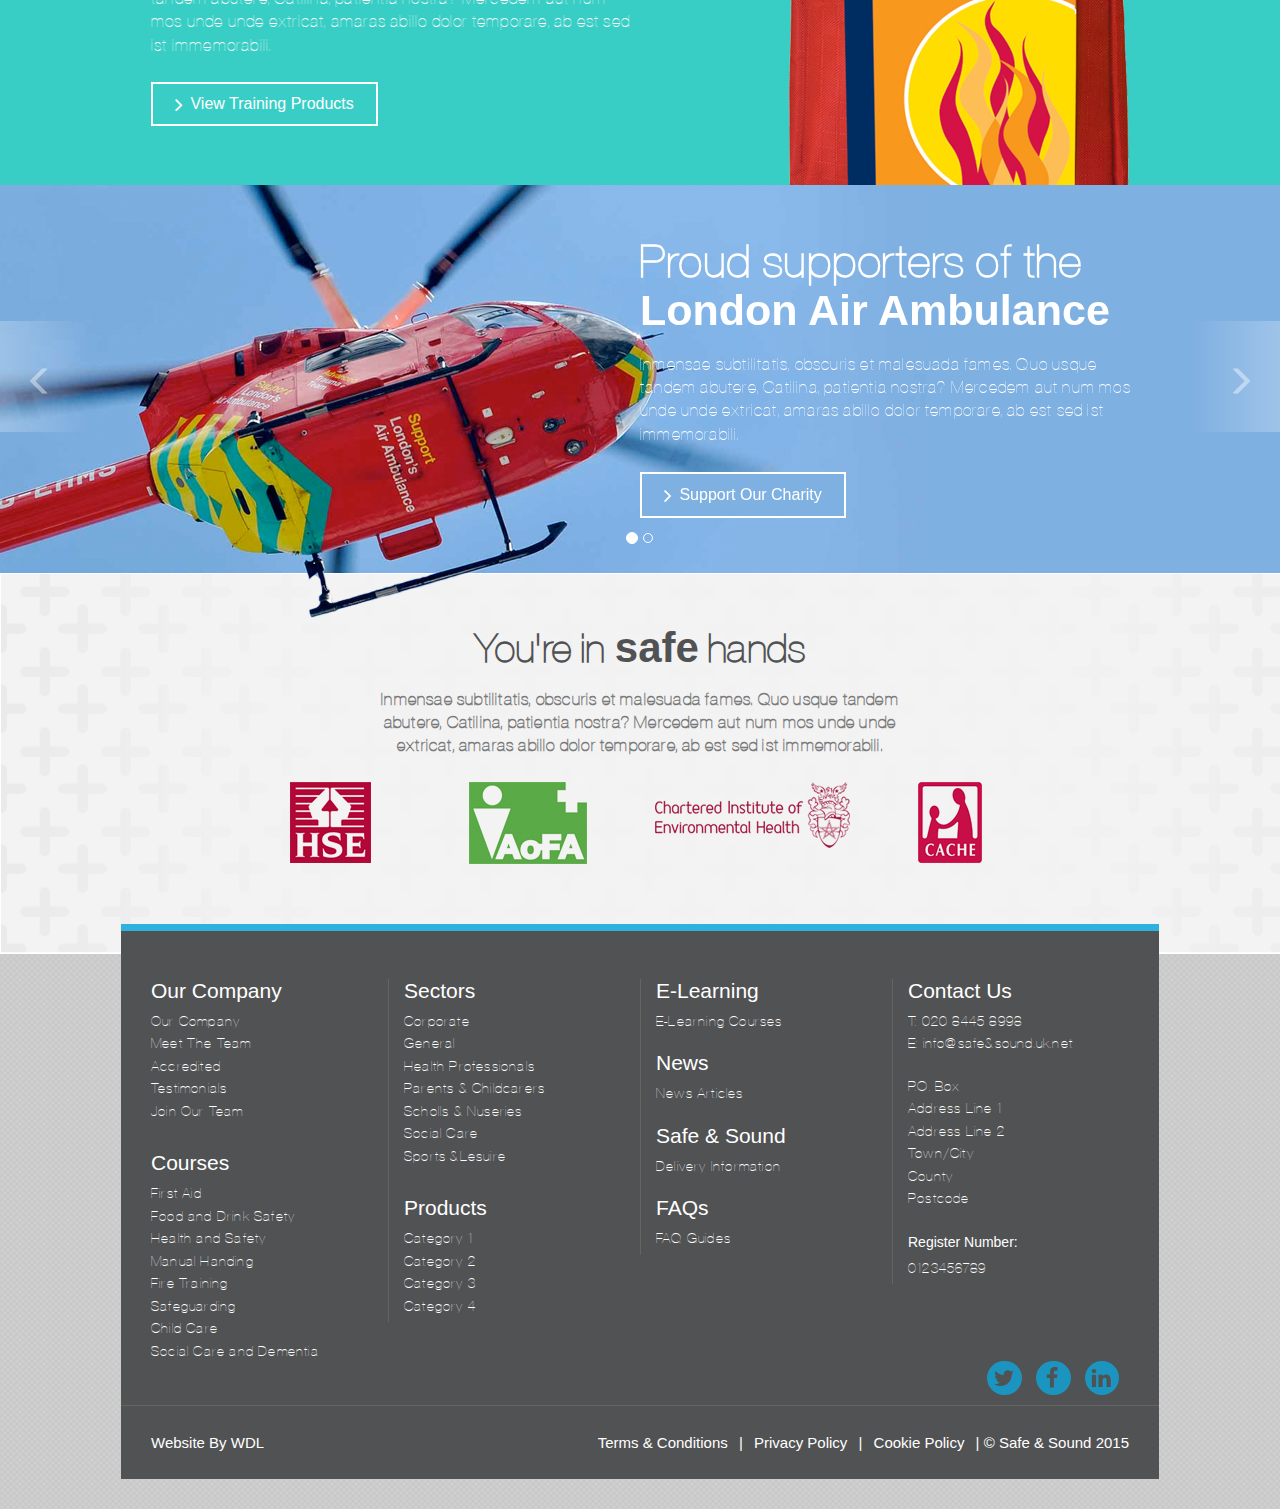
==== commit be9608c3: "first commit" ====
--- a/index.html
+++ b/index.html
@@ -2,7 +2,7 @@
 <html>
 <head>
   <meta charset="utf-8">
-  <meta http-equiv="X-UA-Compatible" content="IE=edge">
+  <meta http-equiv="X-UA-Compatible" content="IE=edge,chrome=1">
   <meta name="viewport" content="width=device-width, initial-scale=1.0">
   <title>Safe & Sound Home</title>
   <!--[if lt IE 9]> 
@@ -11,8 +11,6 @@
   <link rel="stylesheet" href="http://maxcdn.bootstrapcdn.com/bootstrap/3.3.6/css/bootstrap.min.css">
   <link rel="stylesheet" href="https://maxcdn.bootstrapcdn.com/font-awesome/4.4.0/css/font-awesome.min.css">
   <link rel="stylesheet" href="css/style.css">
-  <script src="https://ajax.googleapis.com/ajax/libs/jquery/1.11.1/jquery.min.js"></script>
-  <script src="http://maxcdn.bootstrapcdn.com/bootstrap/3.3.6/js/bootstrap.min.js"></script>
 </head>
 <body>
   <!-- Header --> 
@@ -42,7 +40,7 @@
             <li class="register"><a href="blank_page.html">Register</a></li>
             <li class="pipe">|</li>
             <li class="login"><a href="blank_page.html">Login</a></li>
-            <li><a href="#"><span id="ellipse">2</span><span class="price">&pound;139.98</span></a></li>
+            <li><span id="ellipse">2</span><a href="#"><span class="price">&pound;139.98</span></a></li>
           </ul>
           <!-- for small devices -->
           <nav class="top_menu-small">
@@ -55,7 +53,7 @@
               <a href="blank_page.html">Login</a>
             </div>
           </nav>
-          <!-- End -->
+          <!-- End for small devices -->
         <div class="clear"></div>
         <ul class="nav navbar-nav navbar-right">
           <li><a href="blank_page.html">Home</a></li>
@@ -72,6 +70,7 @@
   </nav>
   </header>
   <!-- Section-1 -->
+  <div class="site_content">
   <section class="section-1">
     <div class="container-fluid">
       <div class="row box-1">
@@ -82,7 +81,7 @@
           </div>
         </div>
         <div class="col-md-6 col-sm-6 col-xs-12">
-          <form action="#">
+          <form action="#" onsubmit="return validateForm()">
             <h3>Find a course</h3>
               <span class="inner-right">
                 <i class="fa fa-angle-down"></i>
@@ -279,10 +278,11 @@
       <div class="bar-footer-blue"></div>
     </div> 
   </section>
+  </div>
   <!-- Footer -->
   <footer class="footer">
     <div class="container-fluid bg-footer">
-      <div class="row" style="padding:0;">
+      <div class="row" style="padding:0;" id="footer_links">
         <div class="col-md-3 col-sm-3">
           <h3>Our Company</h3>
           <ul class="company">
@@ -361,6 +361,173 @@
           </ul>
         </div>
       </div>
+      <!-- for small devices -->
+      <!--Footer Collapsible List Group -->
+      <div class="panel-group" id="footer_links-small">
+        <div class="panel panel-default">
+          <div class="panel-heading">
+            <h3 class="panel-title">
+              <a data-toggle="collapse" href="#collapse1">Our Company
+                <i class="fa fa-plus"></i>
+              </a>
+            </h3>
+          </div>
+          <div id="collapse1" class="panel-collapse collapse">
+            <ul class="list-group">
+              <li class="list-group-item"><a href="blank_page.html">Our Company</a></li>
+              <li class="list-group-item"><a href="blank_page.html">Meet The Team</a></li>
+              <li class="list-group-item"><a href="blank_page.html">Accredited</a></li>
+              <li class="list-group-item"><a href="blank_page.html">Testimonials</a></li>
+              <li class="list-group-item"><a href="blank_page.html">Join Our Team</a></li>
+            </ul>
+          </div>
+        </div>
+        <div class="panel panel-default">
+          <div class="panel-heading">
+            <h3 class="panel-title">
+              <a data-toggle="collapse" href="#collapse2">Courses
+                <i class="fa fa-plus"></i>
+              </a>
+            </h3>
+          </div>
+          <div id="collapse2" class="panel-collapse collapse">
+            <ul class="list-group">
+              <li class="list-group-item"><a href="blank_page.html">First Aid</a></li>
+              <li class="list-group-item"><a href="blank_page.html">Food and Drink Safety</a></li>
+              <li class="list-group-item"><a href="blank_page.html">Health and Safety</a></li>
+              <li class="list-group-item"><a href="blank_page.html">Manual Handing</a></li>
+              <li class="list-group-item"><a href="blank_page.html">Fire Training</a></li>
+              <li class="list-group-item"><a href="blank_page.html">Safeguarding</a></li>
+              <li class="list-group-item"><a href="blank_page.html">Child Care</a></li>
+              <li class="list-group-item"><a href="blank_page.html">Social Care and Dementia</a></li>
+            </ul>
+          </div>
+        </div>
+        <div class="panel panel-default">
+          <div class="panel-heading">
+            <h3 class="panel-title">
+              <a data-toggle="collapse" href="#collapse3">Sectors
+                <i class="fa fa-plus"></i>
+              </a>
+            </h3>
+          </div>
+          <div id="collapse3" class="panel-collapse collapse">
+            <ul class="list-group">
+              <li class="list-group-item"><a href="blank_page.html">Corporate</a></li>
+              <li class="list-group-item"><a href="blank_page.html">General</a></li>
+              <li class="list-group-item"><a href="blank_page.html">Health Professionals</a></li>
+              <li class="list-group-item"><a href="blank_page.html">Parents & Childcarers</a></li>
+              <li class="list-group-item"><a href="blank_page.html">Scholls & Nuseries</a></li>
+              <li class="list-group-item"><a href="blank_page.html">Social Care</a></li>
+              <li class="list-group-item"><a href="blank_page.html">Sports &Lesuire</a></li>
+            </ul>
+          </div>
+        </div>
+        <div class="panel panel-default">
+          <div class="panel-heading">
+            <h3 class="panel-title">
+              <a data-toggle="collapse" href="#collapse4">Products
+                <i class="fa fa-plus"></i>
+              </a>
+            </h3>
+          </div>
+          <div id="collapse4" class="panel-collapse collapse">
+            <ul class="list-group">
+              <li class="list-group-item"><a href="blank_page.html">Category 1</a></li>
+              <li class="list-group-item"><a href="blank_page.html">Category 2</a></li>
+              <li class="list-group-item"><a href="blank_page.html">Category 3</a></li>
+              <li class="list-group-item"><a href="blank_page.html">Category 4</a></li>
+            </ul>
+          </div>
+        </div>
+        <div class="panel panel-default">
+          <div class="panel-heading">
+            <h3 class="panel-title">
+              <a data-toggle="collapse" href="#collapse5">E-Learning
+                <i class="fa fa-plus"></i>
+              </a>
+            </h3>
+          </div>
+          <div id="collapse5" class="panel-collapse collapse">
+            <ul class="list-group">
+              <li class="list-group-item"><a href="blank_page.html">E-Learning Courses</a></li>
+            </ul>
+          </div>
+        </div>
+        <div class="panel panel-default">
+          <div class="panel-heading">
+            <h3 class="panel-title">
+              <a data-toggle="collapse" href="#collapse6">News
+                <i class="fa fa-plus"></i>
+              </a> 
+            </h3>
+          </div>
+          <div id="collapse6" class="panel-collapse collapse">
+            <ul class="list-group">
+              <li class="list-group-item"><a href="blank_page.html">News Articles</a></li>
+            </ul>
+          </div>
+        </div>
+        <div class="panel panel-default">
+          <div class="panel-heading">
+            <h3 class="panel-title">
+              <a data-toggle="collapse" href="#collapse7">Safe & Sound
+                <i class="fa fa-plus"></i>
+              </a>
+            </h3>
+          </div>
+          <div id="collapse7" class="panel-collapse collapse">
+            <ul class="list-group">
+              <li class="list-group-item"><a href="blank_page.html">Delivery Information</a></li>
+            </ul>
+          </div>
+        </div>
+        <div class="panel panel-default">
+          <div class="panel-heading">
+            <h3 class="panel-title">
+              <a data-toggle="collapse" href="#collapse8">FAQs
+                <i class="fa fa-plus"></i>
+              </a>
+            </h3>
+          </div>
+          <div id="collapse8" class="panel-collapse collapse">
+            <ul class="list-group">
+              <li class="list-group-item"><a href="blank_page.html">FAQ Guides</a></li>
+            </ul>
+          </div>
+        </div>
+        <div class="panel panel-default">
+          <div class="panel-heading">
+            <h3 class="panel-title">
+              <a data-toggle="collapse" href="#collapse9">Contact Us
+                <i class="fa fa-plus"></i>
+              </a>
+            </h3>
+          </div>
+          <div id="collapse9" class="panel-collapse collapse">
+            <ul class="list-group">
+              <li class="list-group-item">
+                <ul class="contact">
+                  <li>T: 020 8445 8998</li>
+                  <li>E: <a href="mailto:info@safe&sound.uk.net">info@safe&sound.uk.net</a></li>
+                </ul>
+                <ul class="address">
+                  <li>P.O. Box</li>
+                  <li>Address Line 1</li>
+                  <li>Address Line 2</li>
+                  <li>Town/City</li>
+                  <li>County</li>
+                  <li>Postcode</li>
+                </ul>
+                <h6>Register Number:</h6>
+                <ul>
+                  <li>0123456789</li>
+                </ul>
+              </li>
+            </ul>
+          </div>
+        </div>
+      </div> <!-- End Footer Collapsible List Group -->
       <div class="row">
         <div class="col-md-12 text-right">
           <div class="social">
@@ -389,5 +556,10 @@
       </div>
     </div>
   </footer>
+
+  <script src="js/jquery-2.1.4.min.js"></script>
+  <script src="js/script.js"></script>
+  <script src="https://ajax.googleapis.com/ajax/libs/jquery/1.11.1/jquery.min.js"></script>
+  <script src="http://maxcdn.bootstrapcdn.com/bootstrap/3.3.6/js/bootstrap.min.js"></script>
 </body>
-</html>+</html>
--- a/css/style.css
+++ b/css/style.css
@@ -171,23 +171,26 @@
   color: #515253;
 }
 
+/* search icon right inner addon */
 .right-inner-addon {
   position: relative;
 }
 
-.right-inner-addon input {
-  padding-right: 30px;    
-}
-
 .right-inner-addon i {
   position: absolute;
-  right: 0px;
-  padding: 5px 12px;
+  top: 0;
+  right: 13px;
+  vertical-align: middle;
+  font-size: 18px;
+  text-rendering: auto;
+  -webkit-font-smoothing: antialiased;
+  -moz-osx-font-smoothing: grayscale;
+  transform: translate(0, 0);
 }
 
 i.fa-search {
   color: #d0d5da;
-  font-size: 23px;
+  font-size: 18px;
 }
 
 li.link3 {
@@ -340,19 +343,20 @@
   font-size: 0.875em;
   padding: 15px;
 }
-
+/* angle-down icon right inner addon */
 form > .inner-right {
   position: relative;
 }
 
 .inner-right .fa-angle-down {
   position: absolute;
-  padding: 10px;
-  right: 0;
-}
-
-.inner-right input {
-  padding-right: 20px;
+  top: -2px;
+  right: 12px;
+  vertical-align: middle;
+  text-rendering: auto;
+  -webkit-font-smoothing: antialiased;
+  -moz-osx-font-smoothing: grayscale;
+  transform: translate(0, 0);
 }
 
 i.fa-angle-down {
@@ -360,7 +364,7 @@
   font-size: 22px;
 }
 
-/* inner-left */
+/* fa-angle-right icon inner-left */
 .btn_1 i {
   margin-right: 10px;
 }
@@ -921,12 +925,26 @@
   padding: 0;
 }
 
-ul li a {
-  color: #fff;
-}
-
-li a:hover {
+footer li a {
+  color: #fff;
+}
+
+footer li a:visited {
+  color: #fff;
+}
+
+footer li a:hover {
   text-decoration: underline;
+  color: #fff;
+}
+
+footer li a:active {
+  text-decoration: underline !important;
+  color: #fff;
+}
+
+footer li a:focus {
+  text-decoration: underline !important;
   color: #fff;
 }
 
@@ -1004,7 +1022,16 @@
   margin-right: 7px;
 }
 
-@media only screen and (max-width:1025px) {
+#footer_links {
+  display: block;
+}
+
+#footer_links-small {
+  display: none;
+}
+
+
+@media only screen and (max-width:1024px) {
 
   /* Header */
   input[type=search] {
@@ -1218,6 +1245,54 @@
   nav.footer_menu span {
     margin: 10px 0 10px 4px !important;
   }
+
+  #footer_links {
+    display: none;
+  }
+  /* Footer Collapsible List Group for small devices */
+  #footer_links-small {
+    display: block;
+  }
+
+  footer .panel-group {
+    margin-bottom: 30px !important;
+  }
+  footer .panel-heading, 
+  .panel {
+    background-color: #515253 !important;
+    color: #fff;
+    border-color: #646464;
+  }
+  footer .panel-heading h3 {
+    background-color: #515253 !important;
+    color: #fff;
+    font-family: "NimbusSanReg", sans-serif;
+    letter-spacing: 0;
+  }
+  footer ul.list-group li {
+    background-color: #515253 !important;
+  }
+  footer .list-group-item {
+    border: 1px solid #646464;
+  }
+  .panel-group .panel-heading+.panel-collapse>.list-group, 
+  .panel-group .panel-heading+.panel-collapse>.panel-body {
+    border-top: 1px solid #646464;
+  }
+
+  footer ul.list-group {
+    padding-left: 20px;
+  }
+
+  footer i.fa-minus {
+    float: right;
+    font-size: 13px;
+  }
+
+  footer i.fa-plus {
+    float: right;
+    font-size: 13px;
+  }
 }
 
 @media only screen and (max-width:480px) { /* Smartphone */
@@ -1360,7 +1435,6 @@
   .section-4 span {
     font-size: 40px;
   }
-
 
   /* Section-5 */
   .section-5 {
@@ -1407,6 +1481,9 @@
   footer {
     padding: 0;
   }
+  .bg-footer {
+    padding-top: 25px;
+  }
   .bottom {
     padding: 15px 5px !important;
   }
